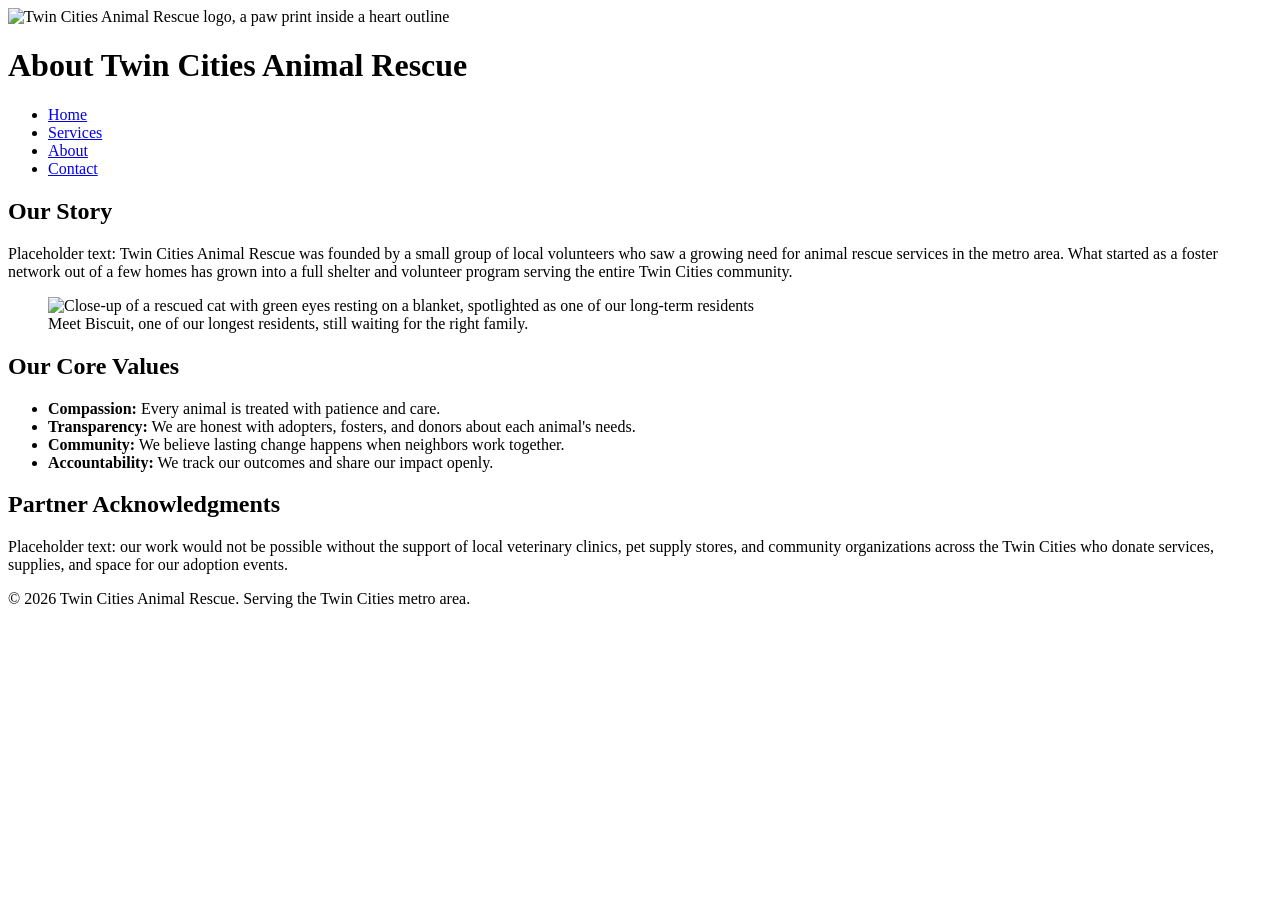
==== about.html @ d8d0703b "Add About page for Twin Cities Animal Rescue This file contains the structure and content for the Ab" ====
<!DOCTYPE html>
<html lang="en">
<head>
  <meta charset="UTF-8">
  <meta name="viewport" content="width=device-width, initial-scale=1.0">
  <title>Twin Cities Animal Rescue - About</title>
  <link rel="preconnect" href="https://fonts.googleapis.com">
  <link href="https://fonts.googleapis.com/css2?family=Poppins:wght@600;700&family=Open+Sans:wght@400;600&display=swap" rel="stylesheet">
  <link rel="stylesheet" href="styles.css">
</head>
<body>
  <header>
    <img src="images/rescue-logo_c.png" alt="Twin Cities Animal Rescue logo, a paw print inside a heart outline">
    <h1>About Twin Cities Animal Rescue</h1>
  </header>

  <nav>
    <ul>
      <li><a href="index.html">Home</a></li>
      <li><a href="services.html">Services</a></li>
      <li><a href="about.html">About</a></li>
      <li><a href="contact.html">Contact</a></li>
    </ul>
  </nav>

  <main>
    <section aria-labelledby="story-heading">
      <h2 id="story-heading">Our Story</h2>
      <p>Placeholder text: Twin Cities Animal Rescue was founded by a small group of local volunteers who saw a growing need for animal rescue services in the metro area. What started as a foster network out of a few homes has grown into a full shelter and volunteer program serving the entire Twin Cities community.</p>
      <figure>
        <img src="images/rescue-pet-spotlight_c.png" alt="Close-up of a rescued cat with green eyes resting on a blanket, spotlighted as one of our long-term residents">
        <figcaption>Meet Biscuit, one of our longest residents, still waiting for the right family.</figcaption>
      </figure>
    </section>

    <section aria-labelledby="values-heading">
      <h2 id="values-heading">Our Core Values</h2>
      <ul class="cards">
        <li><strong>Compassion:</strong> Every animal is treated with patience and care.</li>
        <li><strong>Transparency:</strong> We are honest with adopters, fosters, and donors about each animal's needs.</li>
        <li><strong>Community:</strong> We believe lasting change happens when neighbors work together.</li>
        <li><strong>Accountability:</strong> We track our outcomes and share our impact openly.</li>
      </ul>
    </section>

    <section aria-labelledby="partners-heading">
      <h2 id="partners-heading">Partner Acknowledgments</h2>
      <p>Placeholder text: our work would not be possible without the support of local veterinary clinics, pet supply stores, and community organizations across the Twin Cities who donate services, supplies, and space for our adoption events.</p>
    </section>
  </main>

  <footer>
    <p>&copy; 2026 Twin Cities Animal Rescue. Serving the Twin Cities metro area.</p>
  </footer>
</body>
</html>
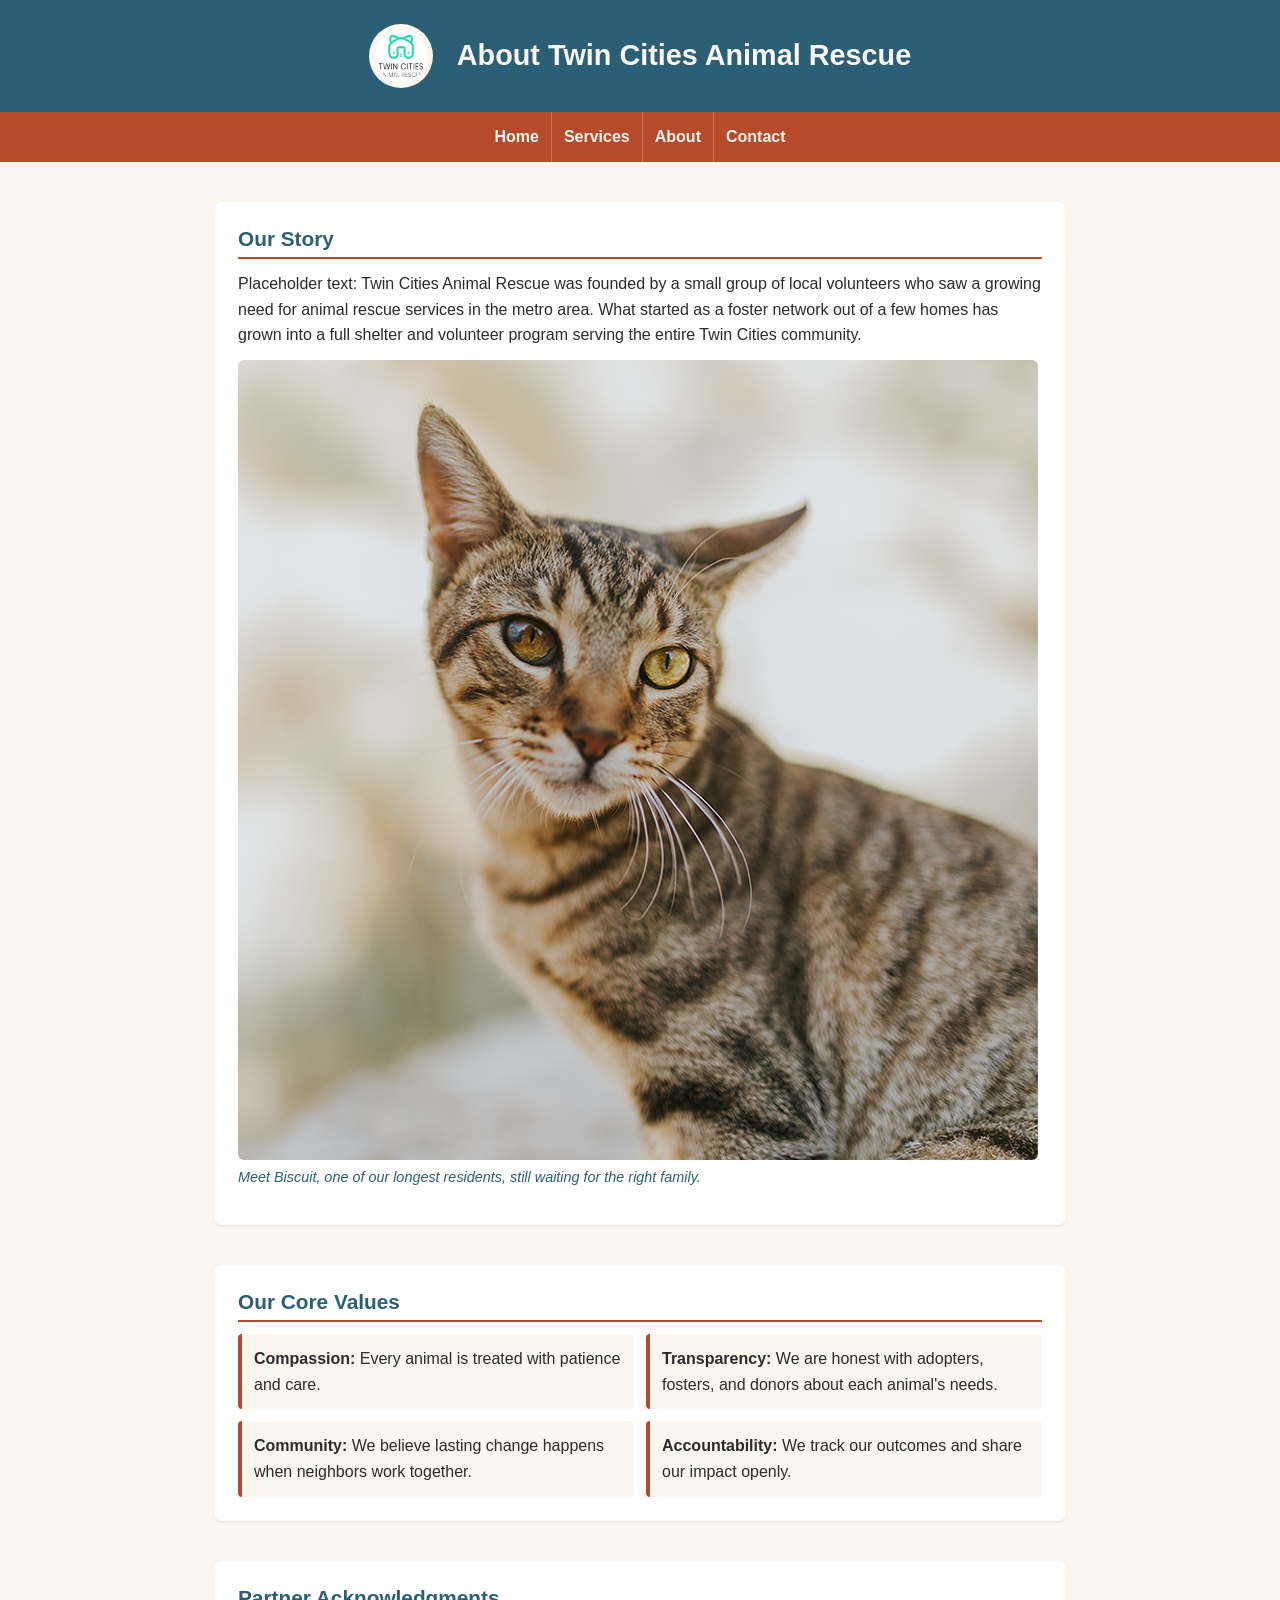
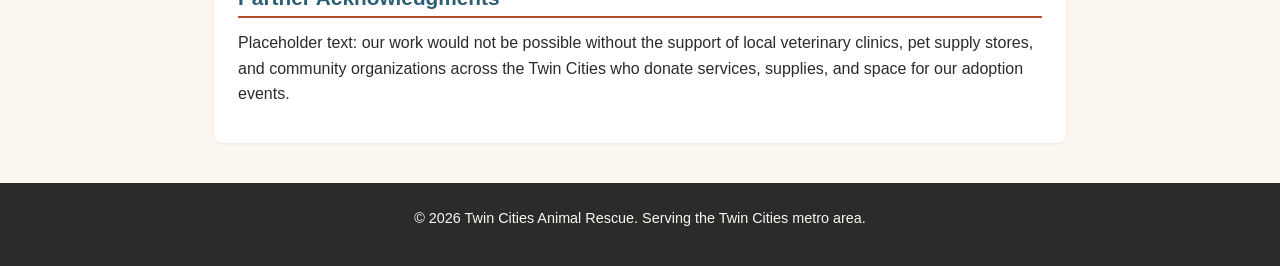
==== commit 4abaf236: "Update image alt text for rescued cat" ====
--- a/about.html
+++ b/about.html
@@ -28,7 +28,7 @@
       <h2 id="story-heading">Our Story</h2>
       <p>Placeholder text: Twin Cities Animal Rescue was founded by a small group of local volunteers who saw a growing need for animal rescue services in the metro area. What started as a foster network out of a few homes has grown into a full shelter and volunteer program serving the entire Twin Cities community.</p>
       <figure>
-        <img src="images/rescue-pet-spotlight_c.png" alt="Close-up of a rescued cat with green eyes resting on a blanket, spotlighted as one of our long-term residents">
+        <img src="images/rescue-pet-spotlight_c.png" alt="Close-up of Biscuit, a rescued tabby cat with green eyes, sitting and looking at the camera">
         <figcaption>Meet Biscuit, one of our longest residents, still waiting for the right family.</figcaption>
       </figure>
     </section>
--- a/styles.css
+++ b/styles.css
@@ -0,0 +1,501 @@
+/* =========================================================
+   Twin Cities Animal Rescue - Design System
+   Colors: trust blue, cream, coral, charcoal (4 colors)
+   Fonts: Poppins (headings) + Open Sans (body) - 2 font families
+   Approach: mobile-first, Flexbox layout, one media query
+   ========================================================= */
+
+:root {
+  --color-primary: #2B5F75;   /* trust blue - header, nav, links */
+  --color-bg: #FBF7F0;        /* warm cream - page background */
+  --color-accent: #B84A2C;    /* terracotta - buttons, highlights, CTAs (4.85:1 contrast with white text) */
+  --color-text: #2B2B2B;      /* charcoal - body text */
+  --color-text-light: #FBF7F0;
+
+  --font-heading: 'Poppins', sans-serif;
+  --font-body: 'Open Sans', sans-serif;
+
+  --spacing-sm: 0.75rem;
+  --spacing-md: 1.5rem;
+  --spacing-lg: 2.5rem;
+}
+
+/* ---------- Base / reset ---------- */
+* {
+  box-sizing: border-box;
+}
+
+body {
+  margin: 0;
+  font-family: var(--font-body);
+  color: var(--color-text);
+  background-color: var(--color-bg);
+  line-height: 1.6;
+}
+
+h1, h2, h3 {
+  font-family: var(--font-heading);
+  line-height: 1.25;
+  margin-top: 0;
+}
+
+h1 {
+  font-size: 1.8rem;
+}
+
+h2 {
+  font-size: 1.3rem;
+  color: var(--color-primary);
+  border-bottom: 2px solid var(--color-accent);
+  padding-bottom: 0.35rem;
+  margin-bottom: var(--spacing-sm);
+}
+
+p {
+  margin: 0 0 var(--spacing-sm) 0;
+}
+
+a {
+  color: var(--color-primary);
+  text-decoration: underline;
+}
+
+a:hover,
+a:focus {
+  color: var(--color-accent);
+}
+
+img {
+  max-width: 100%;
+  height: auto;
+  display: block;
+  border-radius: 6px;
+}
+
+/* ---------- Header (mobile-first: stacked, centered) ---------- */
+header {
+  background-color: var(--color-primary);
+  color: var(--color-text-light);
+  padding: var(--spacing-md) var(--spacing-sm);
+  display: flex;
+  flex-direction: column;
+  align-items: center;
+  text-align: center;
+  gap: 0.5rem;
+}
+
+header img {
+  width: 64px;
+  height: 64px;
+  border-radius: 50%;
+  background-color: var(--color-text-light);
+  padding: 6px;
+}
+
+header h1 {
+  color: var(--color-text-light);
+  margin: 0;
+}
+
+header p {
+  margin: 0;
+  font-style: italic;
+}
+
+/* ---------- Navigation (mobile-first: stacked list) ---------- */
+nav {
+  background-color: var(--color-accent);
+}
+
+nav ul {
+  list-style: none;
+  margin: 0;
+  padding: 0;
+  display: flex;
+  flex-direction: column;
+}
+
+nav li {
+  border-top: 1px solid rgba(255, 255, 255, 0.25);
+}
+
+nav li:first-child {
+  border-top: none;
+}
+
+nav a {
+  display: block;
+  padding: var(--spacing-sm);
+  color: var(--color-text-light);
+  text-decoration: none;
+  font-family: var(--font-heading);
+  font-weight: 600;
+  text-align: center;
+}
+
+nav a:hover,
+nav a:focus {
+  background-color: var(--color-primary);
+}
+
+/* ---------- Main content ---------- */
+main {
+  max-width: 900px;
+  margin: 0 auto;
+  padding: var(--spacing-md) var(--spacing-sm);
+  display: flex;
+  flex-direction: column;
+  gap: var(--spacing-lg);
+}
+
+section {
+  background-color: #ffffff;
+  border-radius: 8px;
+  padding: var(--spacing-md);
+  box-shadow: 0 1px 3px rgba(0, 0, 0, 0.08);
+}
+
+/* Card-style lists (How You Can Help, Volunteer Roles, etc.) */
+.cards {
+  list-style: none;
+  margin: var(--spacing-sm) 0 0 0;
+  padding: 0;
+  display: flex;
+  flex-direction: column;
+  gap: var(--spacing-sm);
+}
+
+.cards li {
+  background-color: var(--color-bg);
+  border-left: 4px solid var(--color-accent);
+  padding: var(--spacing-sm);
+  border-radius: 4px;
+}
+
+/* Impact stats list */
+.stats {
+  list-style: none;
+  margin: var(--spacing-sm) 0 0 0;
+  padding: 0;
+  display: flex;
+  flex-direction: column;
+  gap: var(--spacing-sm);
+}
+
+.stats li {
+  font-family: var(--font-heading);
+  font-weight: 600;
+  color: var(--color-primary);
+  background-color: var(--color-bg);
+  padding: var(--spacing-sm);
+  border-radius: 4px;
+  text-align: center;
+}
+
+/* Figure / figcaption */
+figure {
+  margin: 0 0 var(--spacing-sm) 0;
+}
+
+figcaption {
+  font-style: italic;
+  color: var(--color-primary);
+  margin-top: 0.35rem;
+  font-size: 0.9rem;
+}
+
+/* Audio */
+audio {
+  width: 100%;
+  margin: var(--spacing-sm) 0;
+}
+
+/* ---------- Forms ---------- */
+form {
+  display: flex;
+  flex-direction: column;
+  gap: var(--spacing-md);
+}
+
+fieldset {
+  border: 1px solid var(--color-primary);
+  border-radius: 6px;
+  padding: var(--spacing-md);
+}
+
+legend {
+  font-family: var(--font-heading);
+  font-weight: 600;
+  color: var(--color-primary);
+  padding: 0 0.5rem;
+}
+
+label {
+  display: block;
+  font-weight: 600;
+  margin-bottom: 0.3rem;
+}
+
+input,
+select,
+textarea {
+  width: 100%;
+  padding: 0.6rem;
+  margin-bottom: var(--spacing-sm);
+  border: 1px solid #c9c2b8;
+  border-radius: 4px;
+  font-family: var(--font-body);
+  font-size: 1rem;
+  background-color: #ffffff;
+  color: var(--color-text);
+}
+
+input:focus,
+select:focus,
+textarea:focus {
+  outline: 2px solid var(--color-accent);
+  outline-offset: 1px;
+}
+
+button {
+  align-self: flex-start;
+  background-color: var(--color-accent);
+  color: var(--color-text-light);
+  border: none;
+  padding: 0.75rem 1.75rem;
+  border-radius: 4px;
+  font-family: var(--font-heading);
+  font-weight: 600;
+  font-size: 1rem;
+  cursor: pointer;
+}
+
+button:hover,
+button:focus {
+  background-color: var(--color-primary);
+}
+
+/* ---------- Footer ---------- */
+footer {
+  background-color: var(--color-text);
+  color: var(--color-bg);
+  text-align: center;
+  padding: var(--spacing-md) var(--spacing-sm);
+  font-size: 0.9rem;
+}
+
+/* =========================================================
+   Interactive animal browser (Touchstone 4)
+   ========================================================= */
+.filter-bar {
+  display: flex;
+  flex-direction: column;
+  gap: 0.5rem;
+  margin-bottom: var(--spacing-sm);
+}
+
+.filter-button {
+  align-self: stretch;
+  background-color: #ffffff;
+  color: var(--color-primary);
+  border: 2px solid var(--color-primary);
+  padding: 0.6rem 1rem;
+  border-radius: 4px;
+  font-family: var(--font-heading);
+  font-weight: 600;
+  cursor: pointer;
+}
+
+.filter-button:hover,
+.filter-button:focus {
+  background-color: var(--color-bg);
+}
+
+.filter-button.is-active {
+  background-color: var(--color-primary);
+  color: var(--color-text-light);
+}
+
+.animal-count {
+  font-weight: 600;
+  color: var(--color-primary);
+}
+
+.animal-list {
+  list-style: none;
+  margin: 0 0 var(--spacing-md) 0;
+  padding: 0;
+  display: flex;
+  flex-direction: column;
+  gap: var(--spacing-sm);
+}
+
+.animal-card {
+  background-color: var(--color-bg);
+  border: 1px solid #e0d6c9;
+  border-radius: 6px;
+  padding: var(--spacing-sm);
+}
+
+.animal-card h3 {
+  font-family: var(--font-heading);
+  color: var(--color-primary);
+  margin: 0.5rem 0 0.15rem 0;
+  font-size: 1.1rem;
+}
+
+.animal-meta {
+  font-size: 0.85rem;
+  color: #6b6b6b;
+  text-transform: capitalize;
+  margin-bottom: 0.4rem;
+}
+
+.save-button {
+  align-self: flex-start;
+  background-color: var(--color-accent);
+  color: var(--color-text-light);
+  border: none;
+  padding: 0.5rem 1.1rem;
+  border-radius: 4px;
+  font-family: var(--font-heading);
+  font-weight: 600;
+  cursor: pointer;
+}
+
+.save-button.is-saved {
+  background-color: var(--color-primary);
+}
+
+.saved-list {
+  background-color: #ffffff;
+  border-left: 4px solid var(--color-primary);
+  padding: var(--spacing-sm);
+  border-radius: 4px;
+}
+
+.saved-items {
+  margin: 0.4rem 0 0 1.1rem;
+  padding: 0;
+}
+
+/* ---------- Form validation feedback ---------- */
+.field-error {
+  display: block;
+  color: #9B1B1B;
+  font-size: 0.85rem;
+  font-weight: 600;
+  margin-top: 0.15rem;
+  min-height: 1rem;
+}
+
+input.has-error,
+select.has-error,
+textarea.has-error {
+  border: 2px solid #9B1B1B;
+  background-color: #FDF3F3;
+}
+
+.form-summary {
+  font-weight: 600;
+  margin-top: 0.5rem;
+}
+
+.form-summary.is-error {
+  color: #9B1B1B;
+}
+
+.form-summary.is-success {
+  color: #1B6B3A;
+}
+
+.prefill-note,
+.form-saved-animals {
+  background-color: #ffffff;
+  border-left: 4px solid var(--color-accent);
+  padding: 0.6rem var(--spacing-sm);
+  border-radius: 4px;
+  font-size: 0.92rem;
+}
+
+.prefill-note:empty,
+.form-saved-animals:empty {
+  display: none;
+}
+
+/* =========================================================
+   Media query: larger screens (tablet / desktop, 768px+)
+   ========================================================= */
+@media (min-width: 768px) {
+  header {
+    flex-direction: row;
+    justify-content: center;
+    text-align: left;
+    gap: var(--spacing-md);
+  }
+
+  nav ul {
+    flex-direction: row;
+    justify-content: center;
+  }
+
+  nav li {
+    border-top: none;
+    border-left: 1px solid rgba(255, 255, 255, 0.25);
+  }
+
+  nav li:first-child {
+    border-left: none;
+  }
+
+  main {
+    padding: var(--spacing-lg) var(--spacing-md);
+  }
+
+  .cards {
+    flex-direction: row;
+    flex-wrap: wrap;
+  }
+
+  .cards li {
+    flex: 1 1 calc(50% - var(--spacing-sm));
+  }
+
+  .stats {
+    flex-direction: row;
+  }
+
+  .stats li {
+    flex: 1;
+  }
+
+  form {
+    flex-direction: row;
+    flex-wrap: wrap;
+  }
+
+  fieldset {
+    flex: 1 1 calc(50% - var(--spacing-md));
+  }
+
+  .filter-bar {
+    flex-direction: row;
+    flex-wrap: wrap;
+  }
+
+  .filter-button {
+    align-self: auto;
+    flex: 0 1 auto;
+  }
+
+  .animal-list {
+    flex-direction: row;
+    flex-wrap: wrap;
+  }
+
+  .animal-card {
+    flex: 1 1 calc(50% - var(--spacing-sm));
+    display: flex;
+    flex-direction: column;
+  }
+}
